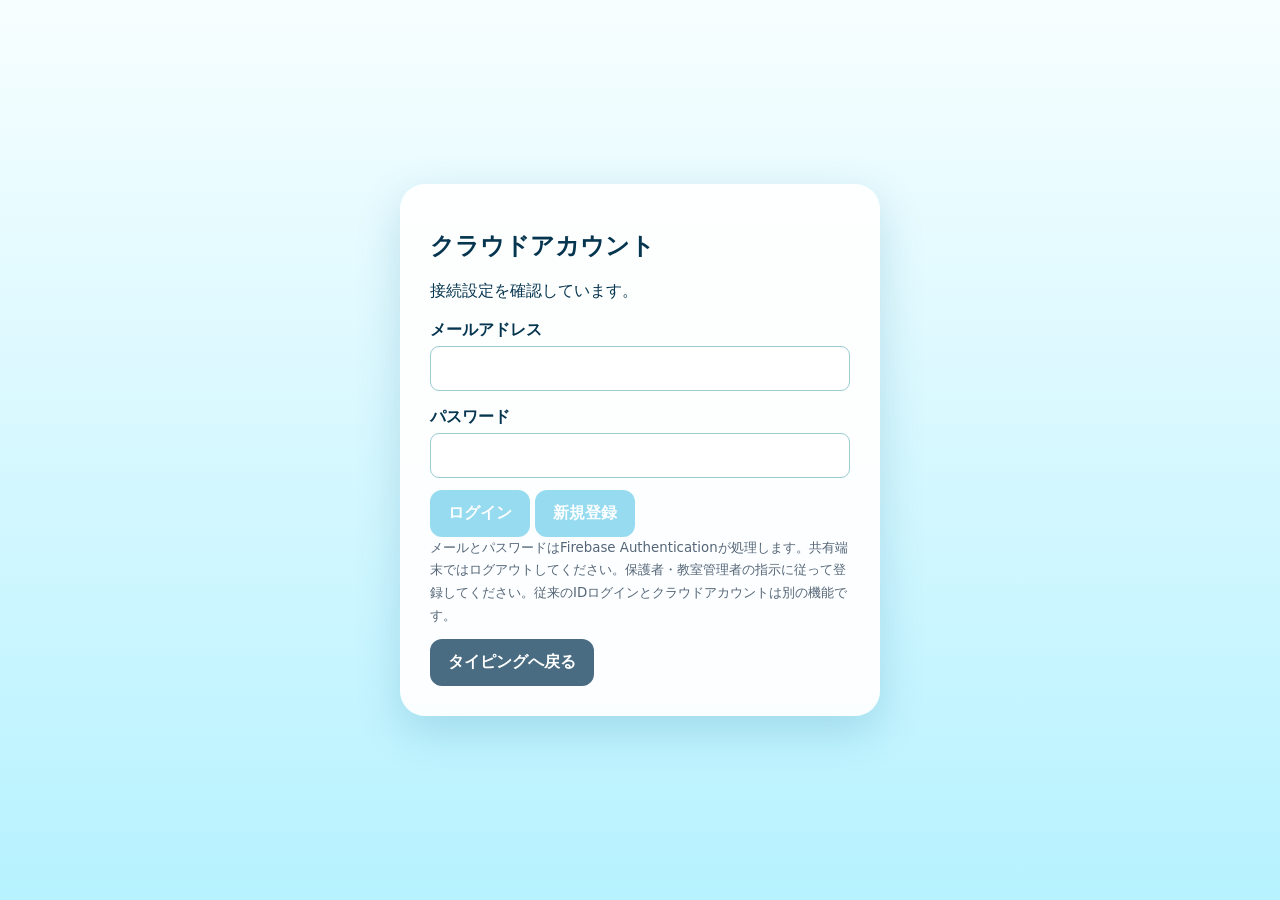
==== firebase-account.html @ c4807643 "Add firebase-account.html" ====
<!doctype html>
<html lang="ja"><head><meta charset="utf-8"><meta name="viewport" content="width=device-width,initial-scale=1">
<title>クラウドアカウント | ニコリタイピング</title>
<style>
*{box-sizing:border-box}body{font-family:"Yu Gothic",Meiryo,system-ui,sans-serif;background:linear-gradient(#f7feff,#b6f2ff);color:#06354f;min-height:100vh;margin:0;padding:24px;display:grid;place-items:center}
main{background:#fffffff0;padding:30px;border-radius:25px;width:min(100%,480px);box-shadow:0 15px 45px #00649130}h1{font-size:1.5rem}label{display:block;margin:16px 0 5px;font-weight:bold}input{width:100%;padding:12px;border:1px solid #9ccbd3;border-radius:9px;font:inherit}button,.back{padding:13px 18px;border:0;border-radius:12px;background:#00a8d8;color:white;font:inherit;font-weight:bold;cursor:pointer;margin:12px 5px 0 0}button:disabled{opacity:.4;cursor:not-allowed}.back{background:#496c82;display:inline-block;text-decoration:none}#status{white-space:pre-wrap;line-height:1.6}small{color:#567;line-height:1.7;display:block}
</style></head><body><main>
<h1>クラウドアカウント</h1><p id="status" role="status" aria-live="polite">接続設定を確認しています。</p>
<form id="authForm"><label for="email">メールアドレス</label><input id="email" type="email" autocomplete="email" required>
<label for="password">パスワード</label><input id="password" type="password" autocomplete="current-password" minlength="6" required>
<div><button id="login" type="submit" disabled>ログイン</button><button id="register" type="button" disabled>新規登録</button></div></form>
<button id="logout" type="button" hidden>ログアウト</button>
<section id="sync" hidden><h2>学習記録の引き継ぎ</h2><p>現在の端末の記録をクラウドに初めて保存できます。既存のクラウド記録がある場合は上書きしません。</p><button id="upload" type="button">ローカルの記録を保存</button><button id="download" type="button">クラウド記録をこの端末へ復元</button></section>
<small>メールとパスワードはFirebase Authenticationが処理します。共有端末ではログアウトしてください。保護者・教室管理者の指示に従って登録してください。従来のIDログインとクラウドアカウントは別の機能です。</small>
<a class="back" href="./index.html">タイピングへ戻る</a>
</main><script type="module" src="./firebase-account.js"></script></body></html>
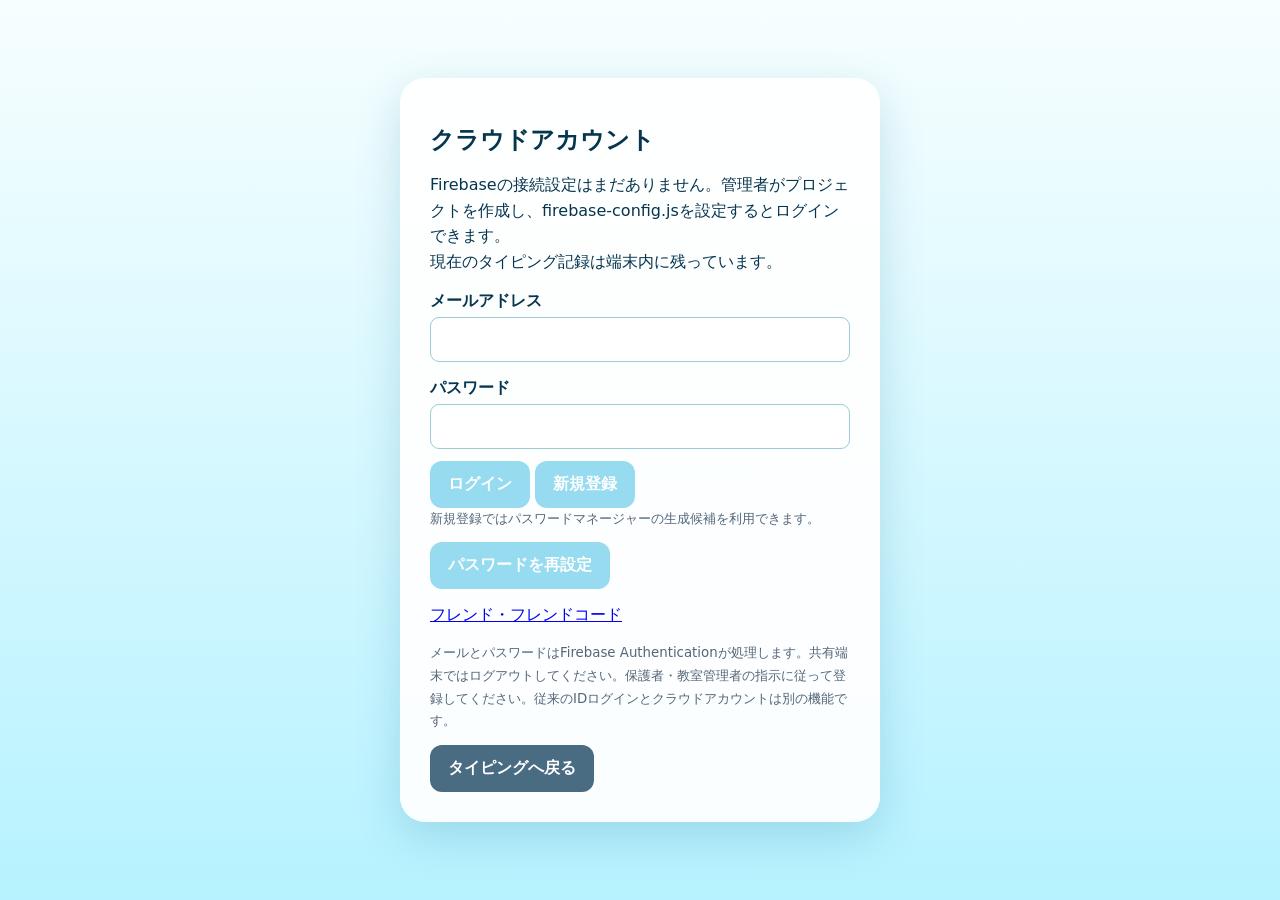
==== commit ec3016d2: "Improve password manager fields and add friend navigation" ====
--- a/firebase-account.html
+++ b/firebase-account.html
@@ -6,10 +6,10 @@
 main{background:#fffffff0;padding:30px;border-radius:25px;width:min(100%,480px);box-shadow:0 15px 45px #00649130}h1{font-size:1.5rem}label{display:block;margin:16px 0 5px;font-weight:bold}input{width:100%;padding:12px;border:1px solid #9ccbd3;border-radius:9px;font:inherit}button,.back{padding:13px 18px;border:0;border-radius:12px;background:#00a8d8;color:white;font:inherit;font-weight:bold;cursor:pointer;margin:12px 5px 0 0}button:disabled{opacity:.4;cursor:not-allowed}.back{background:#496c82;display:inline-block;text-decoration:none}#status{white-space:pre-wrap;line-height:1.6}small{color:#567;line-height:1.7;display:block}
 </style></head><body><main>
 <h1>クラウドアカウント</h1><p id="status" role="status" aria-live="polite">接続設定を確認しています。</p>
-<form id="authForm"><label for="email">メールアドレス</label><input id="email" type="email" autocomplete="email" required>
-<label for="password">パスワード</label><input id="password" type="password" autocomplete="current-password" minlength="6" required>
-<div><button id="login" type="submit" disabled>ログイン</button><button id="register" type="button" disabled>新規登録</button></div></form>
-<button id="logout" type="button" hidden>ログアウト</button>
+<form id="authForm"><label for="email">メールアドレス</label><input id="email" type="email" name="username" autocomplete="username" required>
+<label for="password">パスワード</label><input id="password" type="password" name="password" autocomplete="current-password" minlength="6" required>
+<div><button id="login" type="submit" disabled>ログイン</button><button id="register" type="button" disabled>新規登録</button></div><small>新規登録ではパスワードマネージャーの生成候補を利用できます。</small></form>
+<button id="logout" type="button" hidden>ログアウト</button><button id="resetPassword" type="button" disabled>パスワードを再設定</button><p><a href="./friends.html">フレンド・フレンドコード</a></p>
 <section id="sync" hidden><h2>学習記録の引き継ぎ</h2><p>現在の端末の記録をクラウドに初めて保存できます。既存のクラウド記録がある場合は上書きしません。</p><button id="upload" type="button">ローカルの記録を保存</button><button id="download" type="button">クラウド記録をこの端末へ復元</button></section>
 <small>メールとパスワードはFirebase Authenticationが処理します。共有端末ではログアウトしてください。保護者・教室管理者の指示に従って登録してください。従来のIDログインとクラウドアカウントは別の機能です。</small>
 <a class="back" href="./index.html">タイピングへ戻る</a>
